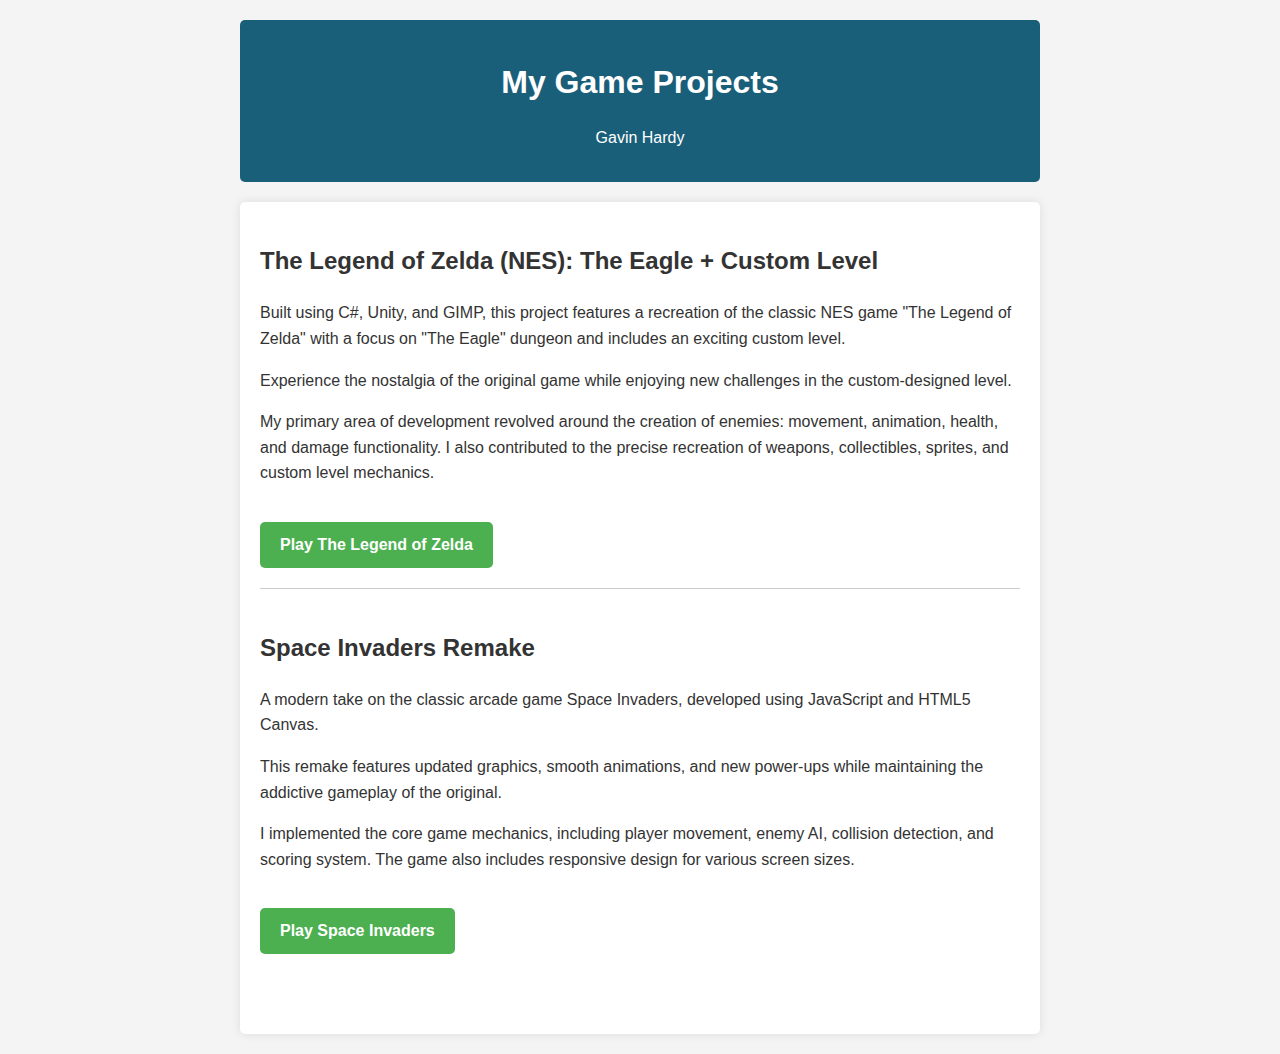
==== index.html @ ccf5ab6c "Inital Commit" ====
<!DOCTYPE html>
<html lang="en">
<head>
    <meta charset="UTF-8">
    <meta name="viewport" content="width=device-width, initial-scale=1.0">
    <title>My Game Projects</title>
    <style>
        body {
            font-family: Arial, sans-serif;
            line-height: 1.6;
            color: #333;
            max-width: 800px;
            margin: 0 auto;
            padding: 20px;
            background-color: #f4f4f4;
        }
        header {
            background-color: #1a5f7a;
            color: #fff;
            text-align: center;
            padding: 1rem;
            border-radius: 5px;
        }
        h1 {
            margin-bottom: 0;
        }
        main {
            background-color: #fff;
            padding: 20px;
            border-radius: 5px;
            box-shadow: 0 0 10px rgba(0,0,0,0.1);
            margin-top: 20px;
        }
        .game-entry {
            margin-bottom: 40px;
            border-bottom: 1px solid #ccc;
            padding-bottom: 20px;
        }
        .game-entry:last-child {
            border-bottom: none;
        }
        .game-link {
            display: inline-block;
            background-color: #4CAF50;
            color: white;
            padding: 10px 20px;
            text-decoration: none;
            border-radius: 5px;
            font-weight: bold;
            margin-top: 20px;
            transition: background-color 0.3s;
        }
        .game-link:hover {
            background-color: #45a049;
        }
    </style>
</head>
<body>
    <header>
        <h1>My Game Projects</h1>
        <p>Gavin Hardy</p>
    </header>
    <main>
        <div class="game-entry">
            <h2>The Legend of Zelda (NES): The Eagle + Custom Level</h2>
            <p>Built using C#, Unity, and GIMP, this project features a recreation of the classic NES game "The Legend of Zelda" with a focus on "The Eagle" dungeon and includes an exciting custom level.</p>
            <p>Experience the nostalgia of the original game while enjoying new challenges in the custom-designed level.</p>
            <p>My primary area of development revolved around the creation of enemies: movement, animation, health, and damage functionality. I also contributed to the precise recreation of weapons, collectibles, sprites, and custom level mechanics.</p>
            <a href="https://gshane-325.itch.io/nes-the-legend-of-zelda-1984-custom-level" class="game-link">Play The Legend of Zelda</a>
        </div>
        <div class="game-entry">
            <h2>Space Invaders Remake</h2>
            <p>A modern take on the classic arcade game Space Invaders, developed using JavaScript and HTML5 Canvas.</p>
            <p>This remake features updated graphics, smooth animations, and new power-ups while maintaining the addictive gameplay of the original.</p>
            <p>I implemented the core game mechanics, including player movement, enemy AI, collision detection, and scoring system. The game also includes responsive design for various screen sizes.</p>
            <a href="#" class="game-link">Play Space Invaders</a>
        </div>
    </main>
</body>
</html>
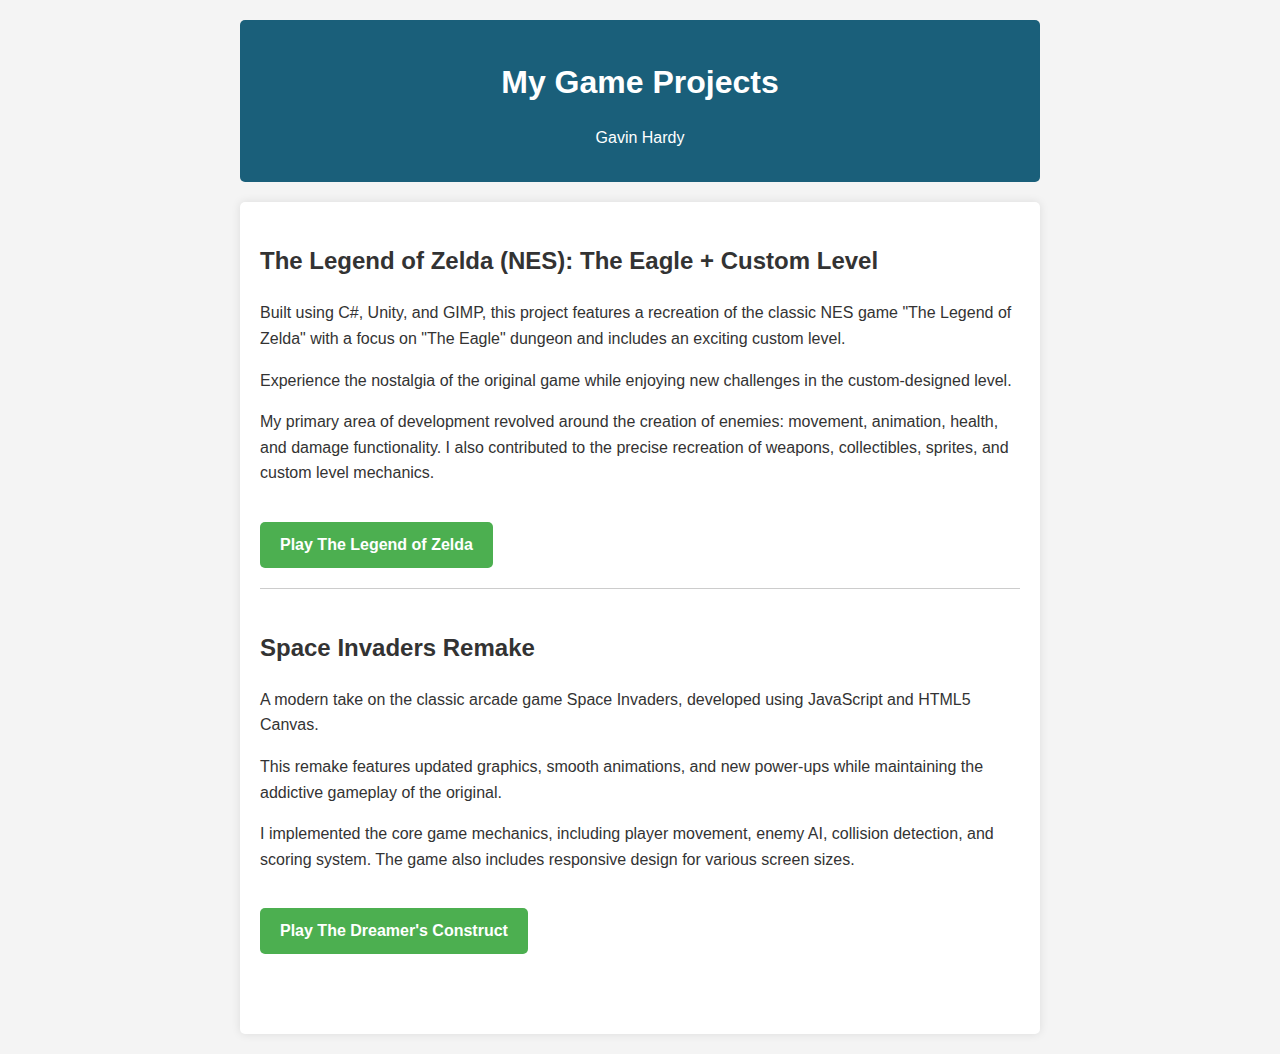
==== commit 1e46e6e0: "game link" ====
--- a/index.html
+++ b/index.html
@@ -73,7 +73,7 @@
             <p>A modern take on the classic arcade game Space Invaders, developed using JavaScript and HTML5 Canvas.</p>
             <p>This remake features updated graphics, smooth animations, and new power-ups while maintaining the addictive gameplay of the original.</p>
             <p>I implemented the core game mechanics, including player movement, enemy AI, collision detection, and scoring system. The game also includes responsive design for various screen sizes.</p>
-            <a href="#" class="game-link">Play Space Invaders</a>
+            <a href="https://gshane-325.itch.io/the-dreamers-construct" class="game-link">Play The Dreamer's Construct</a>
         </div>
     </main>
 </body>
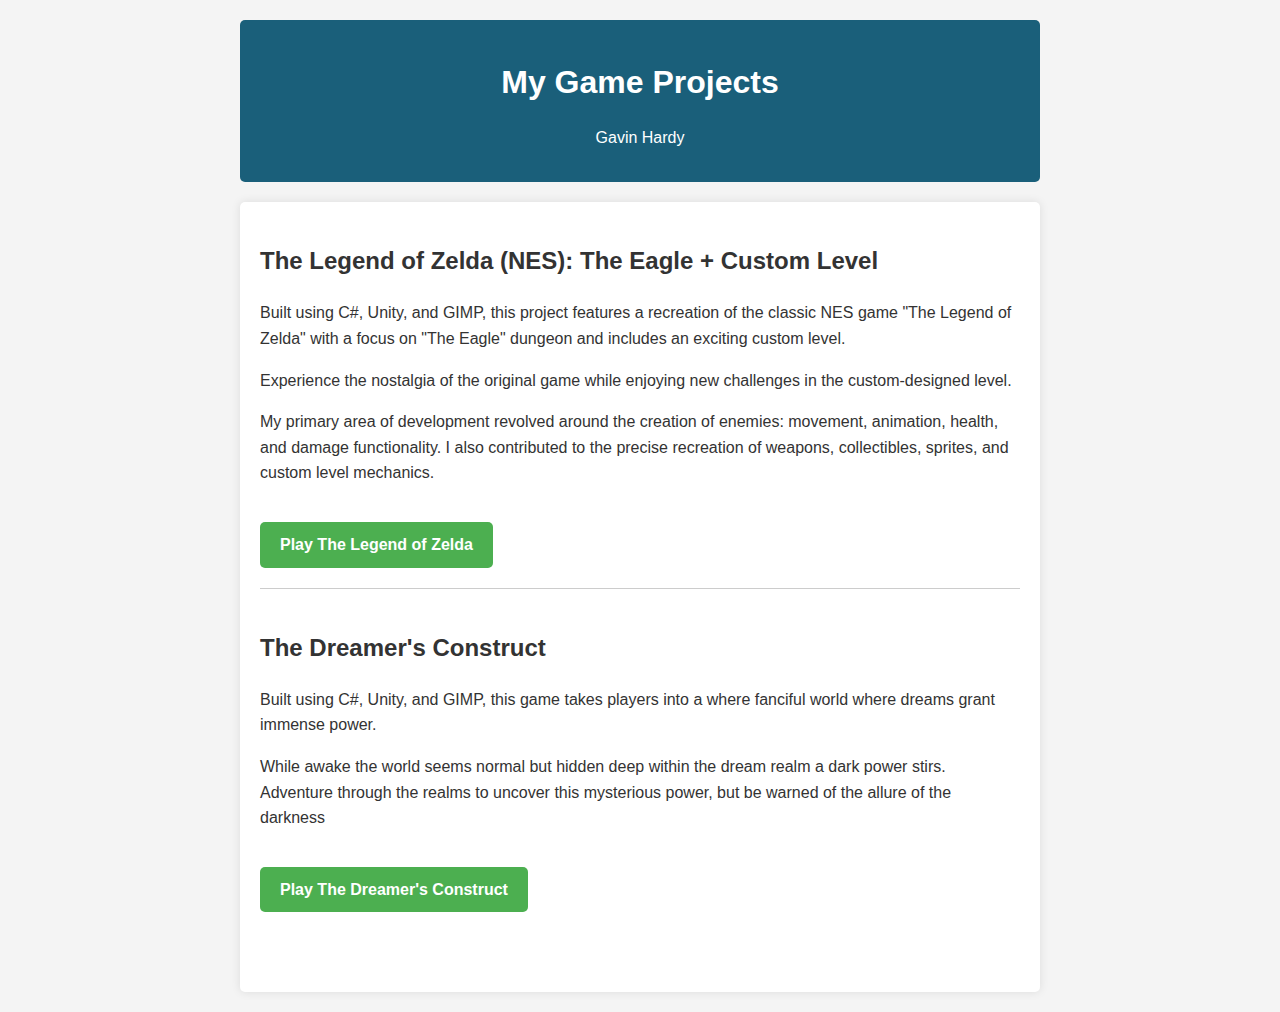
==== commit 9cc177c2: "updated messages" ====
--- a/index.html
+++ b/index.html
@@ -69,10 +69,9 @@
             <a href="https://gshane-325.itch.io/nes-the-legend-of-zelda-1984-custom-level" class="game-link">Play The Legend of Zelda</a>
         </div>
         <div class="game-entry">
-            <h2>Space Invaders Remake</h2>
-            <p>A modern take on the classic arcade game Space Invaders, developed using JavaScript and HTML5 Canvas.</p>
-            <p>This remake features updated graphics, smooth animations, and new power-ups while maintaining the addictive gameplay of the original.</p>
-            <p>I implemented the core game mechanics, including player movement, enemy AI, collision detection, and scoring system. The game also includes responsive design for various screen sizes.</p>
+            <h2>The Dreamer's Construct</h2>
+            <p>Built using C#, Unity, and GIMP, this game takes players into a where fanciful world where dreams grant immense power. </p>
+            <p>While awake the world seems normal but hidden deep within the dream realm a dark power stirs. Adventure through the realms to uncover this mysterious power, but be warned of the allure of the darkness</p>
             <a href="https://gshane-325.itch.io/the-dreamers-construct" class="game-link">Play The Dreamer's Construct</a>
         </div>
     </main>
